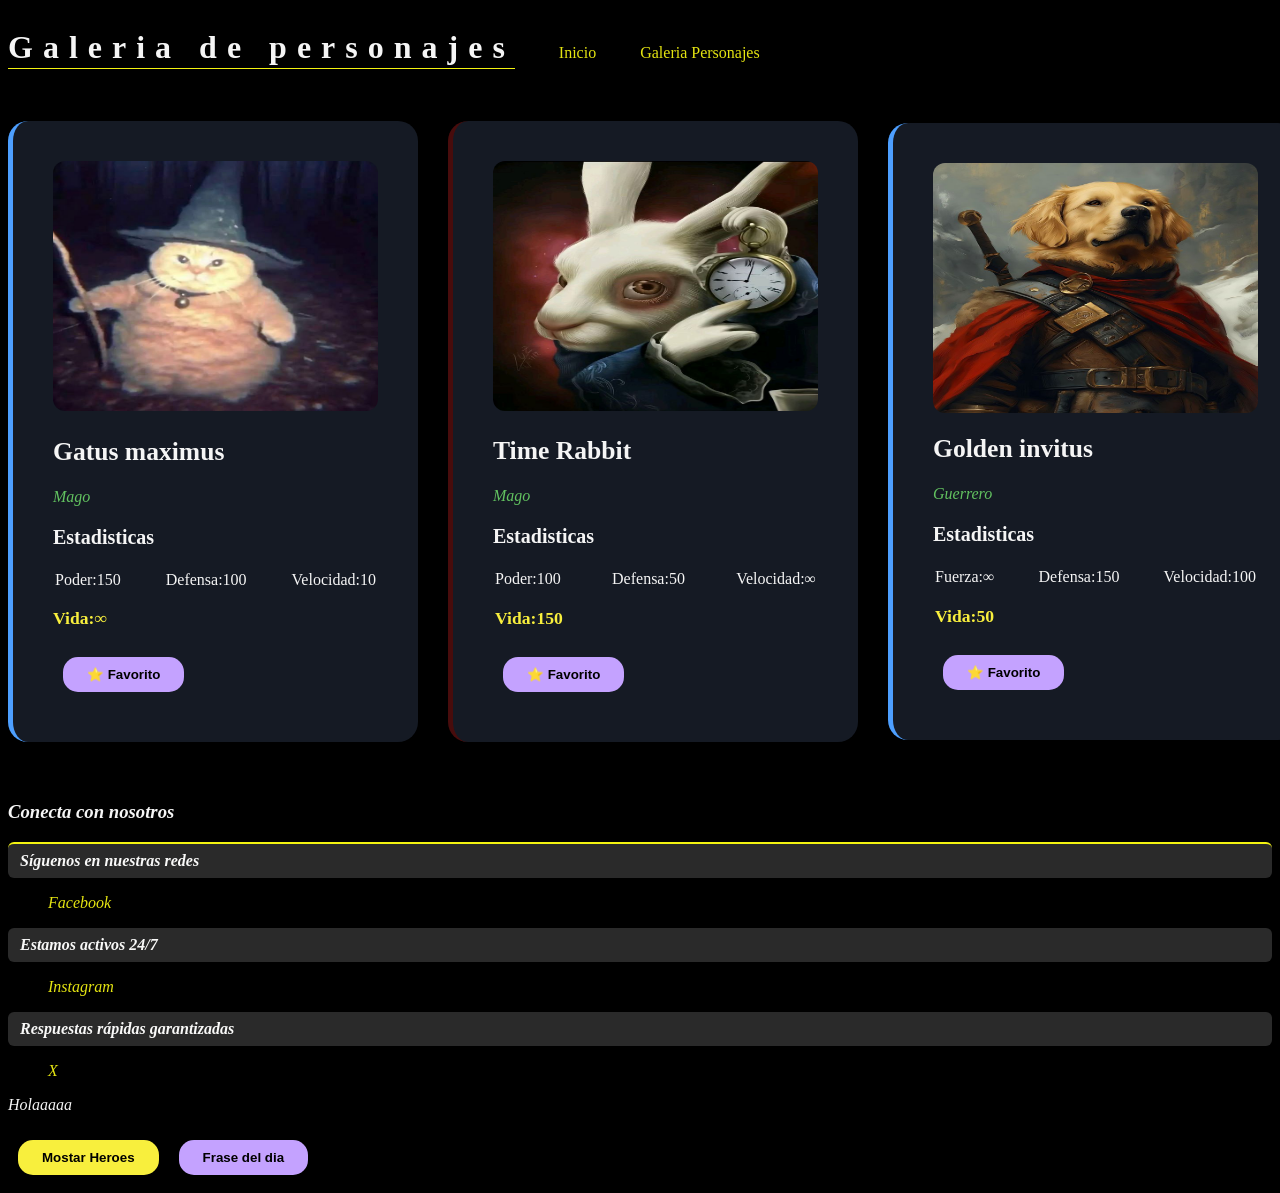
==== personajes.html @ eca5e79f "Estructura Incial" ====
<!DOCTYPE html>
<html lang="es">  
<head>

    <title>Galeria</title>
    <meta charset="UTF-8">
    <meta name="viewport" content="width=device-width, initial-scale=1.0">
    <link rel="stylesheet"href="estilos.css">
</head>
<body>

    <h1 id="titulo-galeria">Galeria de personajes</h1>

    <a href="index.html">Inicio</a>
    <a href="personajes.html">Galeria Personajes</a>
    <div class="centrar">
    <article class="ficha" data-tipo="heroe">
        <img  src ="images/Cat wizard, gato mago hechicero.jpg"> 
        <h2 class ="nombre">Gatus maximus</h2>
        <p class="clase">Mago</p>
        <p style="font-size: 20px;"><strong>Estadisticas</strong></p>
        <ul class="stats">
            <li>Poder:150</li>
            <li>Defensa:100</li>
            <li>Velocidad:10</li>
        </ul> 
        <p class="vida">Vida:∞</p>      
    </article>

    <article class="ficha" data-tipo="villano"> 
       <img src="images/rabbit.jpg" >

        <h2 class ="nombre">Time Rabbit</h2>
        <p class="clase">Mago</p>
        <p style="font-size: 20px;"><strong>Estadisticas</strong></p>
        <ul class="stats">
            <li>Poder:100</li>
            <li>Defensa:50</li>
            <li>Velocidad:∞</li>
            <li class="vida">Vida:150</li>
        </ul>

    </article>


    <article class="ficha" data-tipo="heroe">
        <div class="imagen"><img src="images/dog.jpg"></div>
        <h2 class ="nombre">Golden invitus</h2>
       
        <p class="clase">Guerrero</p>
        <p style="font-size: 20px;"><strong>Estadisticas</strong></p>
        <ul class="stats">
            <li>Fuerza:∞</li>
            <li>Defensa:150</li>
            <li>Velocidad:100</li>
            <li class="vida">Vida:50</li>
        </ul>

      

    </article>

    <article class="ficha" data-tipo="villano"> 
        <img src="images/pig.jpg">
        <h2 class ="nombre">Evil Pig</h2>
        <p class="clase"><em>Criatura de las cavernas </em></p>
        <p style="font-size: 20px;"><strong>Estadisticas</strong></p>
        <ul class="stats">
            <li>Fuerza:150</li>
            <li>Defensa:∞</li>
            <li>Velocidad:10</li>
         
        </ul>
           <p class="vida">Vida:100</p>

    
    </article>
      </div>
    
<article>

    <div class="redes-pagina">
              <h3>Conecta con nosotros</h3>
        <p>Síguenos en nuestras redes</p>
        <a class="red-facebook" href="#">Facebook</a>
        <p>Estamos activos 24/7</p>
        <a class="red-Instagram" href="#">Instagram</a>
        <p>Respuestas rápidas garantizadas</p>
        <a class="red-Instagram" href="#">X</a>

        <span>
            <p>Holaaaaa</p>
        </span>

</article>
</div>

<script src="script.js"></script>

</body>
</html>
---- estilos.css ----
body {
    background-color: #000000; 
    color: #f5f5f5;           
    font-family: Georgia, "Times New Roman", serif;
}
img{
    width: 325px;
    height: 250px;
}

.imagen{
    width: 325px;
    height: 250px;
}
.centrar {
    display: flex;
    align-items: center;
    gap: 30px;
    
}

.ficha{
    background-color: #151A24;
    padding: 40px;
    border-radius: 20px;
    max-width: 350px;
    justify-content: center;
    margin-bottom: 40px;
    margin-top: 30px;
}
.nombre{
    font-size: 40px;
    font-weight: bold;
    font-size: 1.6rem;
}
.clase{
    color:#62c260;
    font-style: italic;
}
.stats{
    list-style: none;
    padding: 2px;
    display: flex;
    justify-content:space-between;
    gap: 20px;; 
    flex-wrap: wrap;
    
}


.vida{
    color: rgb(240, 240, 2);
    font-weight: bold;
    font-size: 1.1rem;
}
.vida{
    color: #f8ef3d;
    font-weight: bold;
    font-size: 1.1rem;

}
a{
    color: rgb(228, 228, 17);
    text-decoration: none;
    padding-left: 40px;
}

a:hover {
    color: #f9fbf6;
    text-decoration: underline;
}

[data-tipo="heroe"] {
    border-left: 5px solid #4D9FFF;
}

[data-tipo="villano"] {
    border-left: 5px solid rgb(72, 12, 12);
}

#titulo-galeria {
letter-spacing: 10px;
border-bottom: 1px solid rgb(243, 243, 17);
padding-bottom: 2px;
display: inline-block;
}

.redes-pagina{
    font-style: italic;

}

.redes-pagina > p {
    background-color: #2a2a2a;
    padding: 8px 12px;
    border-radius: 6px;
}

h3 + p {
    margin-top: 16px;
    border-top: 2px solid rgb(243, 243, 17);
    padding-top: 12px;
    }

    h3 ~ p {
    color: rgb(249, 249, 248);
    font-weight: bold;
    }

    .resaltado {
    border-left: 10px solid gold;
}
.borde-rodondeado{
    border-radius: 12px;
}

.resaltado-villano {
    border-left: 10px solid rgb(254, 0, 0);
}

.boton-general{
    display: inline-block;
    background-color: #C4A2FF;
    font-weight: bold;
    padding: 10px 24px;
    border:none;
    border-radius: 15px;
    margin : 10px
}


.boton-heroes{
    display: inline-block;
    background-color:#f8ef3d;
    font-weight: bold;
    padding: 10px 24px;
    border:none;
    border-radius: 15px;
    margin : 10px
}

.boton-villano {
    display: inline-block;
    background-color:rgb(255, 0, 0);
    font-weight: bold;
    padding: 10px 24px;
    border:none;
    border-radius: 15px;
    margin : 10px
}
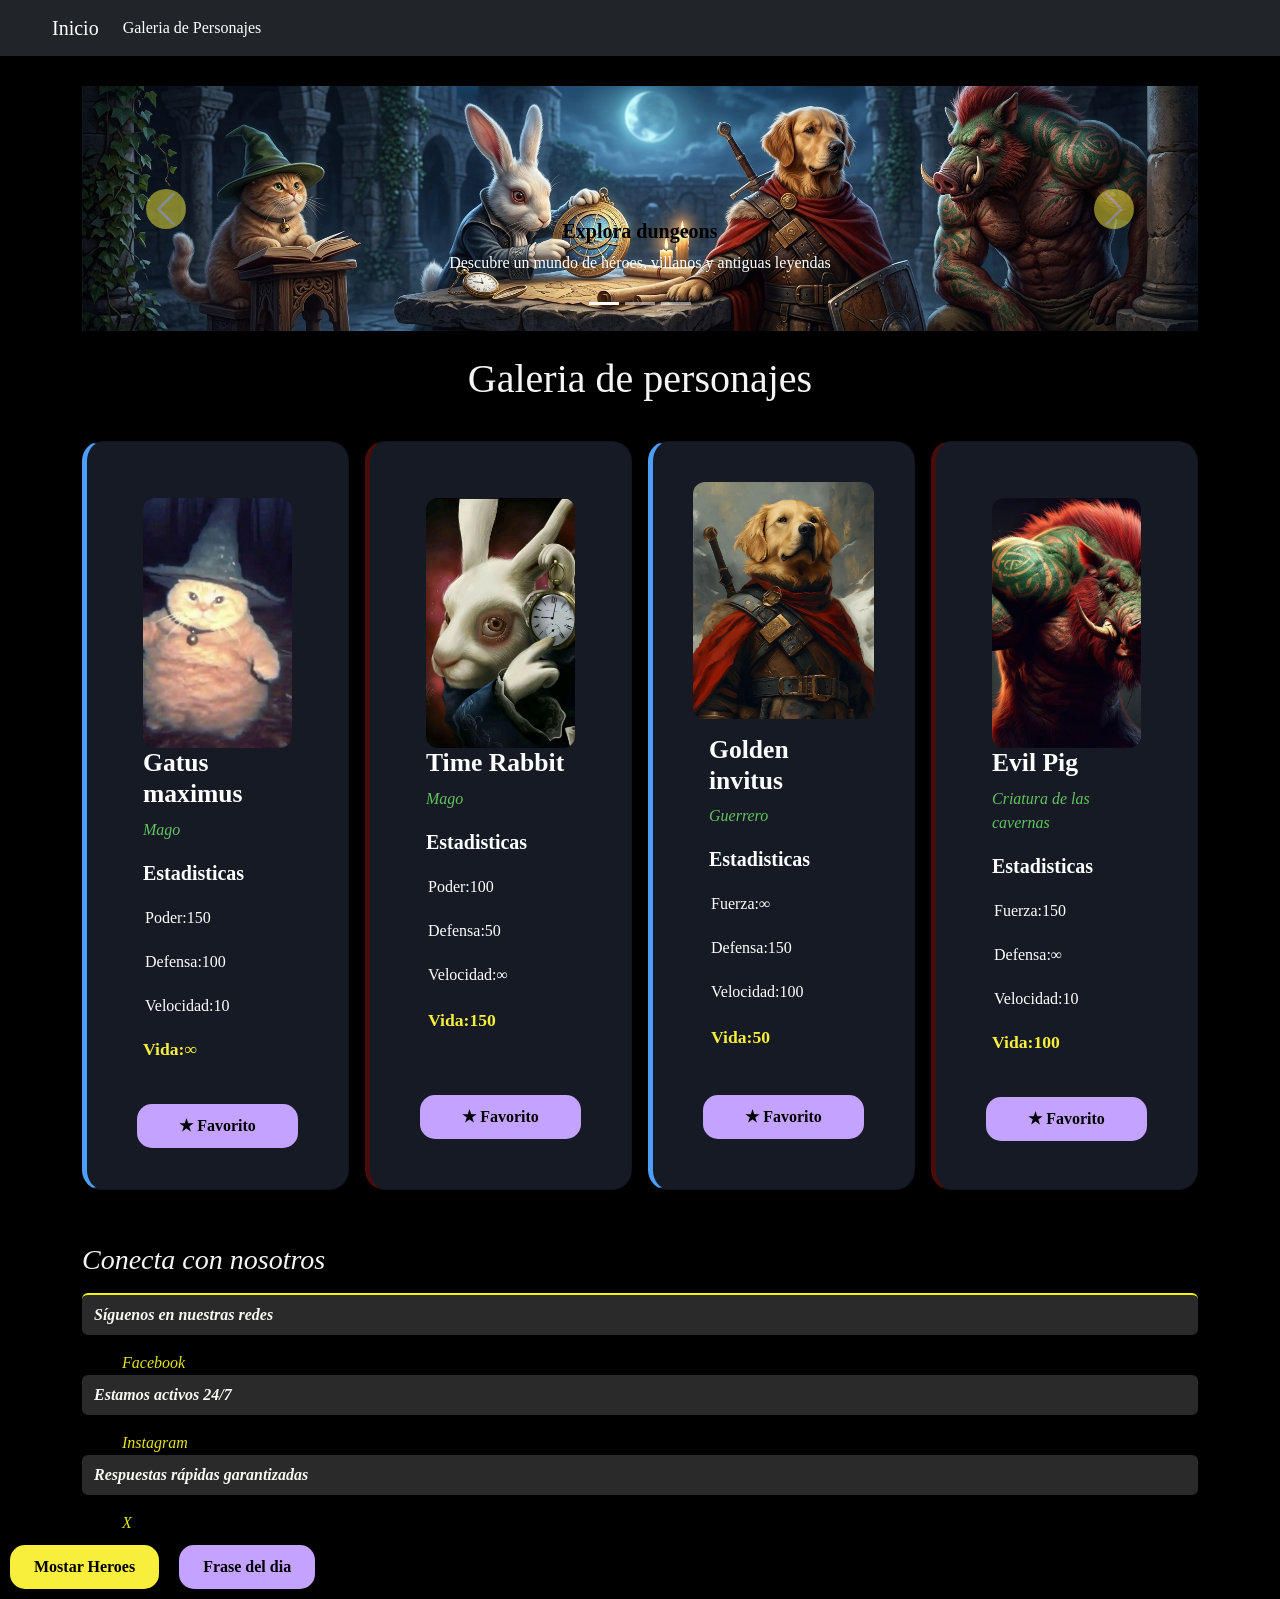
==== commit f8137dae: "Cambios bootstrap" ====
--- a/personajes.html
+++ b/personajes.html
@@ -5,16 +5,85 @@
     <title>Galeria</title>
     <meta charset="UTF-8">
     <meta name="viewport" content="width=device-width, initial-scale=1.0">
+    <link href="https://cdn.jsdelivr.net/npm/bootstrap@5.3.8/dist/css/bootstrap.min.css" rel="stylesheet">
     <link rel="stylesheet"href="estilos.css">
 </head>
 <body>
 
-    <h1 id="titulo-galeria">Galeria de personajes</h1>
+    <nav class="navbar navbar-expand-lg bg-dark navbar-dark">
+<div class="container-fluid">
+    <a class="navbar-brand" href="index.html">Inicio</a>
+    <button class="navbar-toggler" type="button" data-bs-toggle="collapse" data-bs-target="#navbarNav" aria-controls="navbarNav" aria-expanded="false" aria-label="Toggle navigation">
+    <span class="navbar-toggler-icon"></span>
+    </button>
+    <div class="collapse navbar-collapse" id="navbarNav">
+    <ul class="navbar-nav">
+        <li class="nav-item">
+        <a class="nav-link active" aria-current="page" href="personajes.html">Galeria de Personajes</a>
+        </li>
+    </ul>
+    </div>
+</div>
+</nav>
 
-    <a href="index.html">Inicio</a>
-    <a href="personajes.html">Galeria Personajes</a>
-    <div class="centrar">
-    <article class="ficha" data-tipo="heroe">
+
+<div class="container">
+
+
+    <div id="carouselExampleCaptions" class="carousel slide">
+<div class="carousel-indicators">
+    <button type="button" data-bs-target="#carouselExampleCaptions" data-bs-slide-to="0" class="active" aria-current="true" aria-label="Slide 1"></button>
+    <button type="button" data-bs-target="#carouselExampleCaptions" data-bs-slide-to="1" aria-label="Slide 2"></button>
+    <button type="button" data-bs-target="#carouselExampleCaptions" data-bs-slide-to="2" aria-label="Slide 3"></button>
+</div>
+<div class="carousel-inner">
+    <div class="carousel-item active">
+    <img src="images/carousel-1.jpg" class="d-block w-100" alt="todos los personajes">
+    <div class="carousel-caption d-none d-md-block">
+        <h5>Explora dungeons</h5>
+        <p>Descubre un mundo de héroes, villanos y antiguas leyendas</p>
+    </div>
+    </div>
+    <div class="carousel-item">
+    
+        <img src="images/carousel-2.jpg" class="d-block w-100" alt="escoje a tu personaje">
+    <div class="carousel-caption d-none d-md-block">
+        <h5>Forja tu leyenda </h5>
+        <p>Elige tu personaje y comienza una avenura inolvidable </p>
+    </div>
+    </div>
+    <div class="carousel-item">
+    <video autoplay muted controls class="d-block w-100">
+    <source src="images/carousel-3.mp4" type="video/mp4">
+</video>
+    <div class="carousel-caption d-none d-md-block">
+        <h5>Comparte la aventura </h5>
+        <p>Juega, diviértete y encuentra aliados en el camino.
+</p>
+    </div>
+    </div>
+</div>
+<button class="carousel-control-prev" type="button" data-bs-target="#carouselExampleCaptions" data-bs-slide="prev">
+    <span class="carousel-control-prev-icon" aria-hidden="true"></span>
+    <span class="visually-hidden">Previous</span>
+</button>
+<button class="carousel-control-next" type="button" data-bs-target="#carouselExampleCaptions" data-bs-slide="next">
+    <span class="carousel-control-next-icon" aria-hidden="true"></span>
+    <span class="visually-hidden">Next</span>
+</button>
+</div>
+
+</div>
+
+    <h1 class="text-center mt-4">Galeria de personajes</h1>
+
+    <div class="container">
+
+    <div class="row g-3">
+
+    <div class="col-12 col-md-6 col-lg-3">
+    <article class="ficha card"  data-tipo="heroe">
+        <div class="card-body">
         <img  src ="images/Cat wizard, gato mago hechicero.jpg"> 
         <h2 class ="nombre">Gatus maximus</h2>
         <p class="clase">Mago</p>
@@ -24,11 +93,15 @@
             <li>Defensa:100</li>
             <li>Velocidad:10</li>
         </ul> 
-        <p class="vida">Vida:∞</p>      
+        <p class="vida">Vida:∞</p>   
+        </div>   
     </article>
+</div>
 
-    <article class="ficha" data-tipo="villano"> 
-       <img src="images/rabbit.jpg" >
+    <div class="col-12 col-md-6 col-lg-3">
+    <article class="ficha card"  data-tipo="villano">
+    <div class="card-body">
+    <img src="images/rabbit.jpg" >
 
         <h2 class ="nombre">Time Rabbit</h2>
         <p class="clase">Mago</p>
@@ -39,14 +112,15 @@
             <li>Velocidad:∞</li>
             <li class="vida">Vida:150</li>
         </ul>
+    </div>  
+    </article>
+    </div>  
 
-    </article>
-
-
-    <article class="ficha" data-tipo="heroe">
-        <div class="imagen"><img src="images/dog.jpg"></div>
+<div class="col-12 col-md-6 col-lg-3">
+        <article class="ficha card"  data-tipo="heroe">
+        <img src="images/dog.jpg">
+        <div class="card-body">
         <h2 class ="nombre">Golden invitus</h2>
-       
         <p class="clase">Guerrero</p>
         <p style="font-size: 20px;"><strong>Estadisticas</strong></p>
         <ul class="stats">
@@ -55,12 +129,14 @@
             <li>Velocidad:100</li>
             <li class="vida">Vida:50</li>
         </ul>
+        </div>  
+    </article>
+    </div>  
 
-      
-
-    </article>
-
-    <article class="ficha" data-tipo="villano"> 
+    
+<div class="col-12 col-md-6 col-lg-3">
+        <article class="ficha card"  data-tipo="villano">
+        <div class="card-body">
         <img src="images/pig.jpg">
         <h2 class ="nombre">Evil Pig</h2>
         <p class="clase"><em>Criatura de las cavernas </em></p>
@@ -69,18 +145,15 @@
             <li>Fuerza:150</li>
             <li>Defensa:∞</li>
             <li>Velocidad:10</li>
-         
         </ul>
-           <p class="vida">Vida:100</p>
-
-    
+        <p class="vida">Vida:100</p>
+    </div>  
     </article>
-      </div>
-    
-<article>
+    </div>
+    </div>
 
     <div class="redes-pagina">
-              <h3>Conecta con nosotros</h3>
+        <h3>Conecta con nosotros</h3>
         <p>Síguenos en nuestras redes</p>
         <a class="red-facebook" href="#">Facebook</a>
         <p>Estamos activos 24/7</p>
@@ -88,14 +161,12 @@
         <p>Respuestas rápidas garantizadas</p>
         <a class="red-Instagram" href="#">X</a>
 
-        <span>
-            <p>Holaaaaa</p>
-        </span>
-
-</article>
+       
+</div>
 </div>
 
+
 <script src="script.js"></script>
-
+<script src="https://cdn.jsdelivr.net/npm/bootstrap@5.3.8/dist/js/bootstrap.bundle.min.js"></script>
 </body>
 </html>
--- a/estilos.css
+++ b/estilos.css
@@ -3,15 +3,13 @@
     color: #f5f5f5;           
     font-family: Georgia, "Times New Roman", serif;
 }
-img{
-    width: 325px;
+.ficha img {
+    width: 100%;
     height: 250px;
+    object-fit: cover;
 }
 
-.imagen{
-    width: 325px;
-    height: 250px;
-}
+
 .centrar {
     display: flex;
     align-items: center;
@@ -23,10 +21,11 @@
     background-color: #151A24;
     padding: 40px;
     border-radius: 20px;
-    max-width: 350px;
-    justify-content: center;
     margin-bottom: 40px;
     margin-top: 30px;
+    height: 90%;
+    width: 100%;
+    color:white
 }
 .nombre{
     font-size: 40px;
@@ -149,6 +148,32 @@
     margin : 10px
 }
 
+.carousel-control-next-icon{
+    background-color: #f8ef3d;
+    border-radius: 20px;
+    padding: 20px;
+
+}
+
+.carousel-control-prev-icon{
+    background-color: #f8ef3d;
+    border-radius: 20px;
+    padding: 20px;
+
+}
+
+.row {
+    border-radius: solid white ;
+}
+h5{
+    color : black;
+    font-weight: bold;
+    
+}
+
+.navbar{
+    margin-bottom: 30px;
+}
 
 
 
@@ -159,3 +184,4 @@
 
 
 
+
